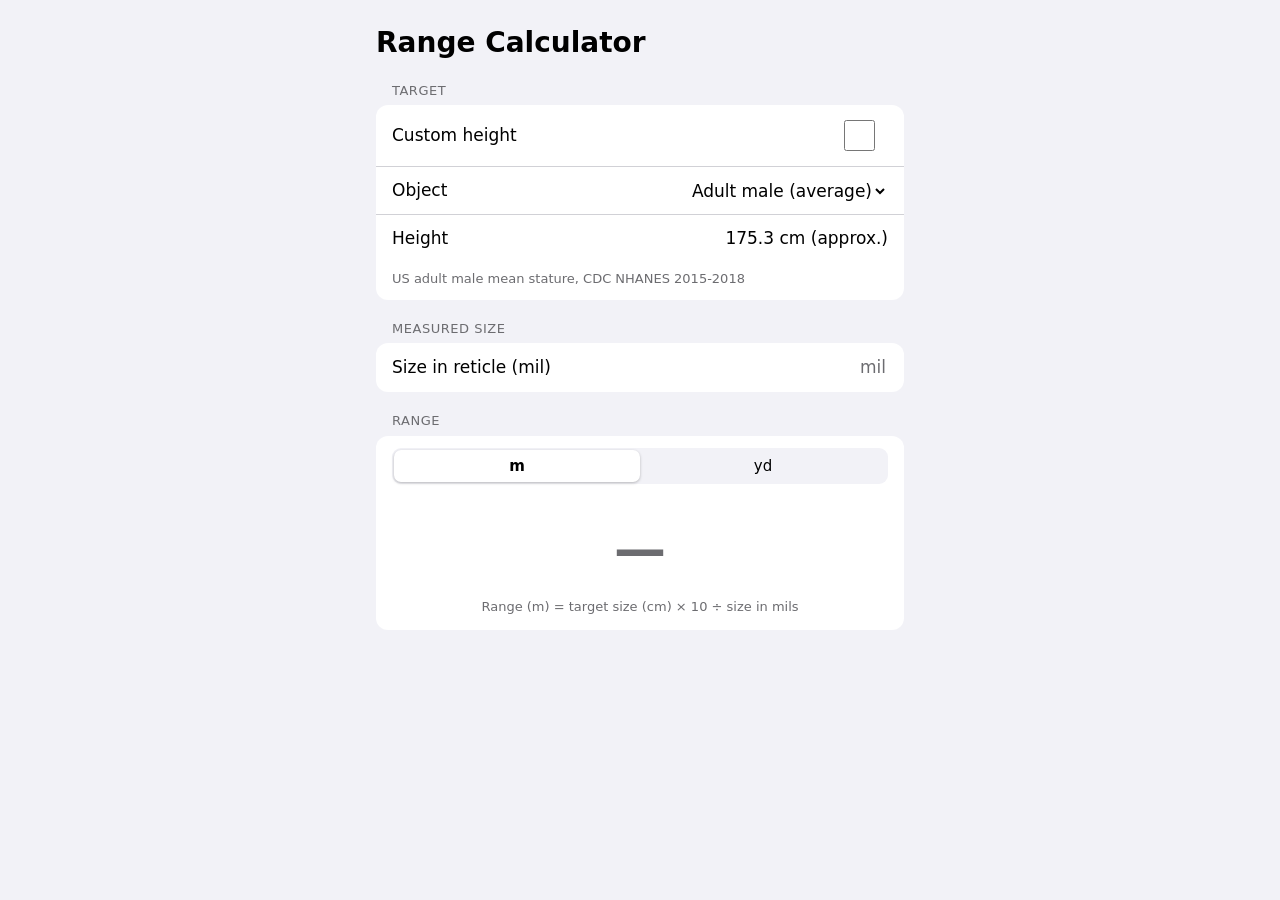
==== index.html @ 951b3c80 "Add files via upload" ====
<!doctype html>
<html lang="en">
<head>
<meta charset="utf-8">
<meta name="viewport" content="width=device-width, initial-scale=1, viewport-fit=cover">
<meta name="apple-mobile-web-app-capable" content="yes">
<meta name="mobile-web-app-capable" content="yes">
<meta name="apple-mobile-web-app-title" content="Range Calc">
<meta name="apple-mobile-web-app-status-bar-style" content="default">
<meta name="theme-color" content="#f2f2f7" media="(prefers-color-scheme: light)">
<meta name="theme-color" content="#000000" media="(prefers-color-scheme: dark)">
<link rel="manifest" href="manifest.webmanifest">
<link rel="apple-touch-icon" href="icon-180.png">
<link rel="icon" href="icon.svg">
<title>Range Calculator</title>
<style>
  :root {
    --bg: #f2f2f7; --card: #fff; --text: #000; --muted: #6c6c70; --line: #d1d1d6; --accent: #0a60ff;
  }
  @media (prefers-color-scheme: dark) {
    :root { --bg: #000; --card: #1c1c1e; --text: #fff; --muted: #98989f; --line: #38383a; --accent: #4c8dff; }
  }
  * { box-sizing: border-box; }
  [hidden] { display: none !important; }
  body {
    margin: 0; background: var(--bg); color: var(--text);
    font: 17px/1.35 -apple-system, BlinkMacSystemFont, "SF Pro Text", system-ui, sans-serif;
    padding: max(16px, env(safe-area-inset-top)) max(16px, env(safe-area-inset-right))
             max(24px, env(safe-area-inset-bottom)) max(16px, env(safe-area-inset-left));
    max-width: 560px; margin-inline: auto;
  }
  h1 { font-size: 28px; margin: 8px 0 16px; }
  h2 { font-size: 13px; text-transform: uppercase; letter-spacing: .04em; color: var(--muted); margin: 20px 16px 6px; font-weight: 500; }
  .card { background: var(--card); border-radius: 12px; overflow: hidden; }
  .row { display: flex; align-items: center; justify-content: space-between; gap: 12px; padding: 12px 16px; border-top: 1px solid var(--line); min-height: 48px; }
  .row:first-child { border-top: 0; }
  label { flex: none; }
  input[type=text], input[type=number], select {
    font: inherit; color: var(--text); background: transparent; border: 0; text-align: right; flex: 1; min-width: 0; outline: none;
  }
  select { text-align-last: right; }
  input::placeholder { color: var(--muted); }
  .note { font-size: 13px; color: var(--muted); padding: 8px 16px 12px; }
  .seg { display: flex; background: var(--bg); border-radius: 9px; padding: 2px; width: 100%; }
  .seg button { flex: 1; font: inherit; font-size: 15px; padding: 6px; border: 0; background: transparent; color: var(--text); border-radius: 7px; }
  .seg button[aria-pressed=true] { background: var(--card); box-shadow: 0 1px 3px rgba(0,0,0,.25); font-weight: 600; }
  .result { text-align: center; font-size: 52px; font-weight: 600; padding: 18px 0 14px; font-variant-numeric: tabular-nums; }
  .result.empty { color: var(--muted); }
  .formula { font-size: 13px; color: var(--muted); padding: 0 16px 14px; text-align: center; }
  .toggle { width: 51px; height: 31px; accent-color: var(--accent); }
</style>
</head>
<body>
<h1>Range Calculator</h1>

<h2>Target</h2>
<div class="card">
  <div class="row"><label for="custom">Custom height</label><input id="custom" class="toggle" type="checkbox"></div>
  <div class="row" id="pickRow"><label for="target">Object</label><select id="target"></select></div>
  <div class="row" id="heightRow"><label>Height</label><span id="height"></span></div>
  <div class="row" id="customRow" hidden><label for="customH">Height (cm)</label><input id="customH" type="text" inputmode="decimal" placeholder="cm"></div>
  <div class="note" id="note"></div>
</div>

<h2>Measured size</h2>
<div class="card">
  <div class="row"><label for="mils">Size in reticle (mil)</label><input id="mils" type="text" inputmode="decimal" placeholder="mil"></div>
</div>

<h2>Range</h2>
<div class="card">
  <div class="row"><div class="seg" role="group" aria-label="Unit">
    <button type="button" data-unit="m" aria-pressed="true">m</button>
    <button type="button" data-unit="yd" aria-pressed="false">yd</button>
  </div></div>
  <div class="result empty" id="result" aria-live="polite">—</div>
  <div class="formula">Range (m) = target size (cm) × 10 ÷ size in mils</div>
</div>

<script>
"use strict";

/* ---- Catalog (heights in cm). approximate = typical value, not a fixed standard. ---- */
const CATEGORIES = [["people","People"],["vehicles","Vehicles"],["household","Household"],["street","Street"],["sports","Sports"]];
const TARGETS = [
  {id:"adult-male",name:"Adult male (average)",category:"people",heightCm:175.3,approximate:true,note:"US adult male mean stature, CDC NHANES 2015-2018"},
  {id:"adult-female",name:"Adult female (average)",category:"people",heightCm:161.3,approximate:true,note:"US adult female mean stature, CDC NHANES 2015-2018"},
  {id:"sedan",name:"Sedan",category:"vehicles",heightCm:145,approximate:true,note:"Typical roof height"},
  {id:"suv",name:"SUV",category:"vehicles",heightCm:170,approximate:true,note:"Typical roof height"},
  {id:"minivan",name:"Minivan",category:"vehicles",heightCm:175,approximate:true,note:"Typical roof height"},
  {id:"pickup",name:"Pickup truck",category:"vehicles",heightCm:190,approximate:true,note:"Typical full-size cab height"},
  {id:"license-plate",name:"License plate (US)",category:"vehicles",heightCm:15.2,approximate:false,note:"6 in standard plate height"},
  {id:"interior-door",name:"Door",category:"household",heightCm:203.2,approximate:false,note:"80 in standard door height"},
  {id:"garage-door-single",name:"Garage door (single)",category:"household",heightCm:213.4,approximate:true,note:"7 ft common height"},
  {id:"trash-cart",name:"Wheeled trash cart",category:"household",heightCm:107,approximate:true,note:"Approx. 96-gal cart; varies by maker"},
  {id:"fence-4ft",name:"Fence (4 ft)",category:"household",heightCm:121.9,approximate:true,note:"Nominal height"},
  {id:"fence-6ft",name:"Privacy fence (6 ft)",category:"household",heightCm:182.9,approximate:true,note:"Nominal height"},
  {id:"stop-sign",name:"Stop sign face",category:"street",heightCm:76.2,approximate:false,note:"30 in octagon, MUTCD conventional road size"},
  {id:"traffic-cone",name:"Traffic cone",category:"street",heightCm:71.1,approximate:true,note:"28 in common size"},
  {id:"hoop-rim",name:"Basketball rim height",category:"sports",heightCm:304.8,approximate:false,note:"10 ft regulation"},
  {id:"backboard",name:"Basketball backboard",category:"sports",heightCm:106.7,approximate:true,note:"42 in regulation height"}
];

const YARDS_PER_METER = 1.0936133;

/* range (m) = target size (cm) * 10 / size in mils; null for invalid input */
function rangeMeters(sizeCm, mils) {
  if (!Number.isFinite(sizeCm) || sizeCm <= 0) return null;
  if (!Number.isFinite(mils) || mils <= 0) return null;
  return sizeCm * 10 / mils;
}

/* Accepts "1.5" or "1,5" */
function parseNum(text) {
  const t = String(text).trim().replace(",", ".");
  if (!/^\d*\.?\d+$|^\d+\.$/.test(t)) return NaN;
  return Number(t);
}

/* ---- UI ---- */
const $ = id => document.getElementById(id);
const state = { unit: "m" };

function init() {
  const sel = $("target");
  for (const [key, title] of CATEGORIES) {
    const group = document.createElement("optgroup");
    group.label = title;
    for (const t of TARGETS.filter(t => t.category === key)) {
      const o = document.createElement("option");
      o.value = t.id; o.textContent = t.name;
      group.appendChild(o);
    }
    sel.appendChild(group);
  }
  for (const id of ["target","custom","customH","mils"]) {
    $(id).addEventListener("input", update);
    $(id).addEventListener("change", update);
  }
  document.querySelectorAll("[data-unit]").forEach(b => b.addEventListener("click", () => {
    state.unit = b.dataset.unit;
    document.querySelectorAll("[data-unit]").forEach(x => x.setAttribute("aria-pressed", String(x === b)));
    update();
  }));
  update();
}

function update() {
  const custom = $("custom").checked;
  $("pickRow").hidden = $("heightRow").hidden = custom;
  $("note").hidden = custom;
  $("customRow").hidden = !custom;

  let heightCm;
  if (custom) {
    heightCm = parseNum($("customH").value);
  } else {
    const t = TARGETS.find(t => t.id === $("target").value);
    heightCm = t.heightCm;
    $("height").textContent = `${+t.heightCm.toFixed(1)} cm${t.approximate ? " (approx.)" : ""}`;
    $("note").textContent = t.note || "";
  }

  const m = rangeMeters(heightCm, parseNum($("mils").value));
  const out = $("result");
  if (m === null) {
    out.textContent = "—"; out.classList.add("empty");
  } else {
    const v = state.unit === "m" ? m : m * YARDS_PER_METER;
    out.textContent = `${Math.round(v)} ${state.unit}`;
    out.classList.remove("empty");
  }
}

init();

if ("serviceWorker" in navigator && (location.protocol === "https:" || location.hostname === "localhost")) {
  navigator.serviceWorker.register("sw.js").catch(() => {});
}
</script>
</body>
</html>
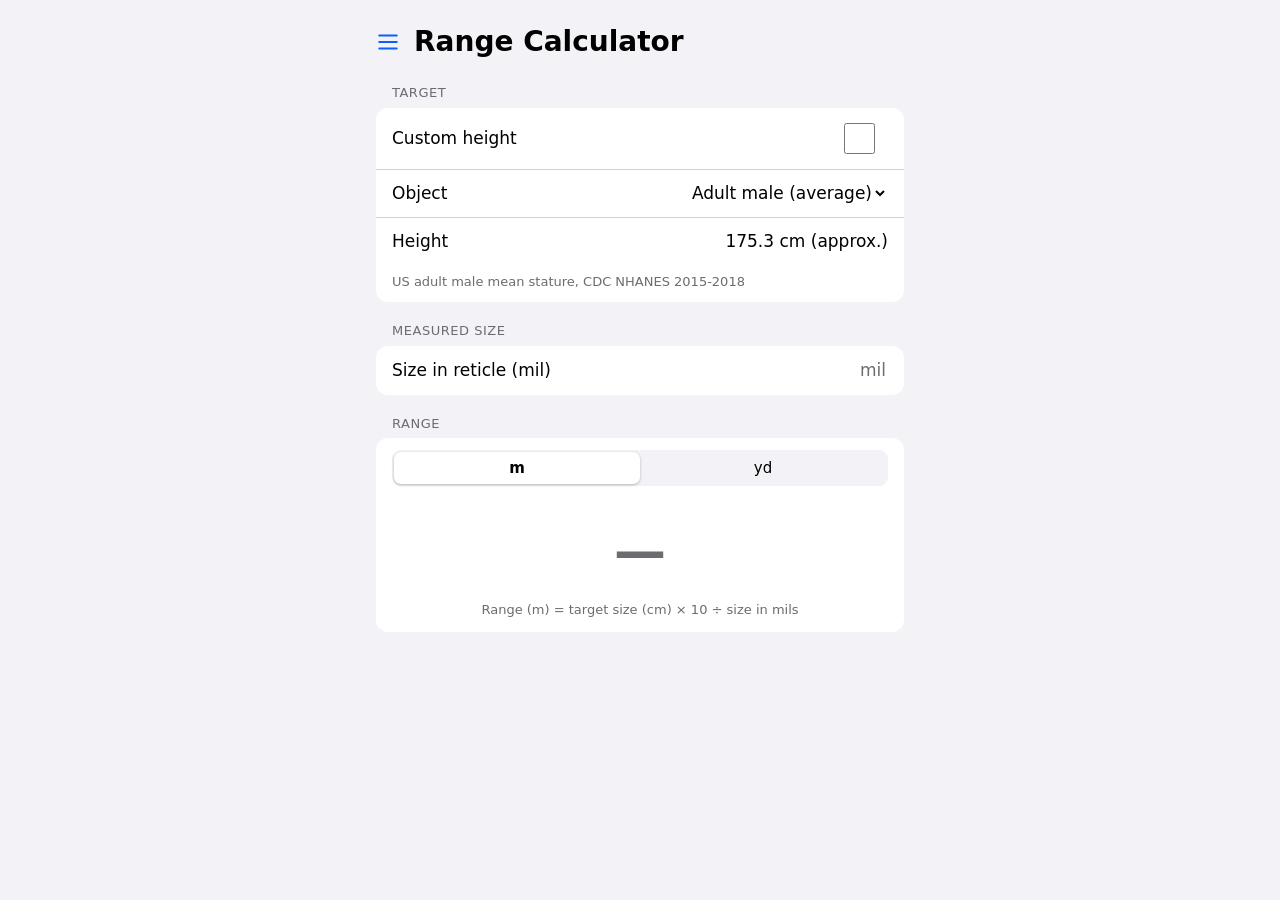
==== commit 3d115367: "Add files via upload - Added a par timer function for dry fire  Signed-off-by: Daniel Polk <11831664" ====
--- a/index.html
+++ b/index.html
@@ -13,45 +13,10 @@
 <link rel="apple-touch-icon" href="icon-180.png">
 <link rel="icon" href="icon.svg">
 <title>Range Calculator</title>
-<style>
-  :root {
-    --bg: #f2f2f7; --card: #fff; --text: #000; --muted: #6c6c70; --line: #d1d1d6; --accent: #0a60ff;
-  }
-  @media (prefers-color-scheme: dark) {
-    :root { --bg: #000; --card: #1c1c1e; --text: #fff; --muted: #98989f; --line: #38383a; --accent: #4c8dff; }
-  }
-  * { box-sizing: border-box; }
-  [hidden] { display: none !important; }
-  body {
-    margin: 0; background: var(--bg); color: var(--text);
-    font: 17px/1.35 -apple-system, BlinkMacSystemFont, "SF Pro Text", system-ui, sans-serif;
-    padding: max(16px, env(safe-area-inset-top)) max(16px, env(safe-area-inset-right))
-             max(24px, env(safe-area-inset-bottom)) max(16px, env(safe-area-inset-left));
-    max-width: 560px; margin-inline: auto;
-  }
-  h1 { font-size: 28px; margin: 8px 0 16px; }
-  h2 { font-size: 13px; text-transform: uppercase; letter-spacing: .04em; color: var(--muted); margin: 20px 16px 6px; font-weight: 500; }
-  .card { background: var(--card); border-radius: 12px; overflow: hidden; }
-  .row { display: flex; align-items: center; justify-content: space-between; gap: 12px; padding: 12px 16px; border-top: 1px solid var(--line); min-height: 48px; }
-  .row:first-child { border-top: 0; }
-  label { flex: none; }
-  input[type=text], input[type=number], select {
-    font: inherit; color: var(--text); background: transparent; border: 0; text-align: right; flex: 1; min-width: 0; outline: none;
-  }
-  select { text-align-last: right; }
-  input::placeholder { color: var(--muted); }
-  .note { font-size: 13px; color: var(--muted); padding: 8px 16px 12px; }
-  .seg { display: flex; background: var(--bg); border-radius: 9px; padding: 2px; width: 100%; }
-  .seg button { flex: 1; font: inherit; font-size: 15px; padding: 6px; border: 0; background: transparent; color: var(--text); border-radius: 7px; }
-  .seg button[aria-pressed=true] { background: var(--card); box-shadow: 0 1px 3px rgba(0,0,0,.25); font-weight: 600; }
-  .result { text-align: center; font-size: 52px; font-weight: 600; padding: 18px 0 14px; font-variant-numeric: tabular-nums; }
-  .result.empty { color: var(--muted); }
-  .formula { font-size: 13px; color: var(--muted); padding: 0 16px 14px; text-align: center; }
-  .toggle { width: 51px; height: 31px; accent-color: var(--accent); }
-</style>
+<link rel="stylesheet" href="app.css">
 </head>
 <body>
-<h1>Range Calculator</h1>
+<header class="titlebar"><button class="iconbtn" id="menuBtn" type="button" aria-label="Open menu" aria-controls="drawer" aria-expanded="false"></button><h1>Range Calculator</h1></header>
 
 <h2>Target</h2>
 <div class="card">
@@ -97,6 +62,7 @@
   {id:"fence-6ft",name:"Privacy fence (6 ft)",category:"household",heightCm:182.9,approximate:true,note:"Nominal height"},
   {id:"stop-sign",name:"Stop sign face",category:"street",heightCm:76.2,approximate:false,note:"30 in octagon, MUTCD conventional road size"},
   {id:"traffic-cone",name:"Traffic cone",category:"street",heightCm:71.1,approximate:true,note:"28 in common size"},
+  {id:"uspsa-target",name:"USPSA target (full size)",category:"sports",heightCm:76,approximate:false,note:"Cardboard silhouette, about 30 in tall by 18 in wide"},
   {id:"hoop-rim",name:"Basketball rim height",category:"sports",heightCm:304.8,approximate:false,note:"10 ft regulation"},
   {id:"backboard",name:"Basketball backboard",category:"sports",heightCm:106.7,approximate:true,note:"42 in regulation height"}
 ];
@@ -167,7 +133,8 @@
     out.textContent = "—"; out.classList.add("empty");
   } else {
     const v = state.unit === "m" ? m : m * YARDS_PER_METER;
-    out.textContent = `${Math.round(v)} ${state.unit}`;
+    const tens = Math.round(v / 10) * 10;   /* nearest 10 */
+    out.textContent = tens === 0 ? `<5 ${state.unit}` : `${tens} ${state.unit}`;
     out.classList.remove("empty");
   }
 }
@@ -178,5 +145,6 @@
   navigator.serviceWorker.register("sw.js").catch(() => {});
 }
 </script>
+<script src="common.js"></script>
 </body>
 </html>
--- a/app.css
+++ b/app.css
@@ -0,0 +1,73 @@
+  :root {
+    --bg: #f2f2f7; --card: #fff; --text: #000; --muted: #6c6c70; --line: #d1d1d6; --accent: #0a60ff;
+  }
+  @media (prefers-color-scheme: dark) {
+    :root { --bg: #000; --card: #1c1c1e; --text: #fff; --muted: #98989f; --line: #38383a; --accent: #4c8dff; }
+  }
+  * { box-sizing: border-box; }
+  [hidden] { display: none !important; }
+  body {
+    margin: 0; background: var(--bg); color: var(--text);
+    font: 17px/1.35 -apple-system, BlinkMacSystemFont, "SF Pro Text", system-ui, sans-serif;
+    padding: max(16px, env(safe-area-inset-top)) max(16px, env(safe-area-inset-right))
+             max(24px, env(safe-area-inset-bottom)) max(16px, env(safe-area-inset-left));
+    max-width: 560px; margin-inline: auto;
+  }
+  h1 { font-size: 28px; margin: 8px 0 16px; }
+  h2 { font-size: 13px; text-transform: uppercase; letter-spacing: .04em; color: var(--muted); margin: 20px 16px 6px; font-weight: 500; }
+  .card { background: var(--card); border-radius: 12px; overflow: hidden; }
+  .row { display: flex; align-items: center; justify-content: space-between; gap: 12px; padding: 12px 16px; border-top: 1px solid var(--line); min-height: 48px; }
+  .row:first-child { border-top: 0; }
+  label { flex: none; }
+  input[type=text], input[type=number], select {
+    font: inherit; color: var(--text); background: transparent; border: 0; text-align: right; flex: 1; min-width: 0; outline: none;
+  }
+  select { text-align-last: right; }
+  input::placeholder { color: var(--muted); }
+  .note { font-size: 13px; color: var(--muted); padding: 8px 16px 12px; }
+  .seg { display: flex; background: var(--bg); border-radius: 9px; padding: 2px; width: 100%; }
+  .seg button { flex: 1; font: inherit; font-size: 15px; padding: 6px; border: 0; background: transparent; color: var(--text); border-radius: 7px; }
+  .seg button[aria-pressed=true] { background: var(--card); box-shadow: 0 1px 3px rgba(0,0,0,.25); font-weight: 600; }
+  .result { text-align: center; font-size: 52px; font-weight: 600; padding: 18px 0 14px; font-variant-numeric: tabular-nums; }
+  .result.empty { color: var(--muted); }
+  .formula { font-size: 13px; color: var(--muted); padding: 0 16px 14px; text-align: center; }
+  .toggle { width: 51px; height: 31px; accent-color: var(--accent); }
+
+/* ---- shared shell: title bar + sidebar menu ---- */
+.titlebar { display: flex; align-items: center; gap: 4px; margin: 4px 0 16px; }
+.titlebar h1 { margin: 0; }
+.iconbtn { flex: none; width: 44px; height: 44px; margin-left: -10px; display: grid; place-items: center;
+  border: 0; border-radius: 10px; background: transparent; color: var(--accent); cursor: pointer; }
+.iconbtn:active { background: var(--card); }
+.iconbtn svg { width: 26px; height: 26px; }
+.scrim { position: fixed; inset: 0; background: rgba(0,0,0,.4); z-index: 20; }
+.drawer { position: fixed; top: 0; bottom: 0; left: 0; width: min(80vw, 300px); z-index: 30;
+  background: var(--card); color: var(--text); box-shadow: 2px 0 16px rgba(0,0,0,.3);
+  padding: max(16px, env(safe-area-inset-top)) 12px max(16px, env(safe-area-inset-bottom)) max(12px, env(safe-area-inset-left));
+  transform: translateX(-105%); visibility: hidden; transition: transform .2s ease, visibility 0s .2s; }
+.drawer.open { transform: none; visibility: visible; transition: transform .2s ease, visibility 0s; }
+.drawer-head { display: flex; align-items: center; justify-content: space-between; padding: 0 4px 8px 8px; font-weight: 600; font-size: 20px; }
+.drawer-head .iconbtn { margin-left: 0; }
+.drawer ul { list-style: none; margin: 0; padding: 0; }
+.drawer a { display: flex; align-items: center; gap: 14px; padding: 12px 10px; border-radius: 10px; color: var(--text); text-decoration: none; min-height: 48px; }
+.drawer a svg { width: 26px; height: 26px; flex: none; color: var(--accent); }
+.drawer a[aria-current=page] { background: var(--bg); font-weight: 600; }
+@media (prefers-reduced-motion: reduce) { .drawer, .drawer.open { transition: none; } }
+
+/* ---- par timer ---- */
+.display { text-align: center; padding: 18px 16px 8px; }
+.display .big { font-size: 72px; font-weight: 700; font-variant-numeric: tabular-nums; line-height: 1.1; }
+.display .sub { color: var(--muted); font-size: 15px; min-height: 22px; margin-top: 4px; }
+.display[data-phase=ready] .big { color: #ff9f0a; }
+.display[data-phase=go] .big { color: #30d158; }
+.display[data-phase=done] .big { color: var(--accent); }
+.btnrow { display: flex; gap: 10px; padding: 8px 16px 16px; }
+.btn { flex: 1; font: inherit; font-weight: 600; padding: 14px; border: 0; border-radius: 12px; cursor: pointer;
+  background: var(--accent); color: #fff; min-height: 50px; }
+.btn.secondary { background: var(--bg); color: var(--accent); }
+.btn.stop { background: #ff453a; }
+.btn:disabled { opacity: .45; }
+.error { color: #ff453a; padding: 0 16px 12px; font-size: 14px; }
+fieldset { border: 0; margin: 0; padding: 0; min-width: 0; }
+input[type=range] { flex: 1; accent-color: var(--accent); }
+.sr-only { position: absolute; width: 1px; height: 1px; overflow: hidden; clip: rect(0 0 0 0); white-space: nowrap; }
